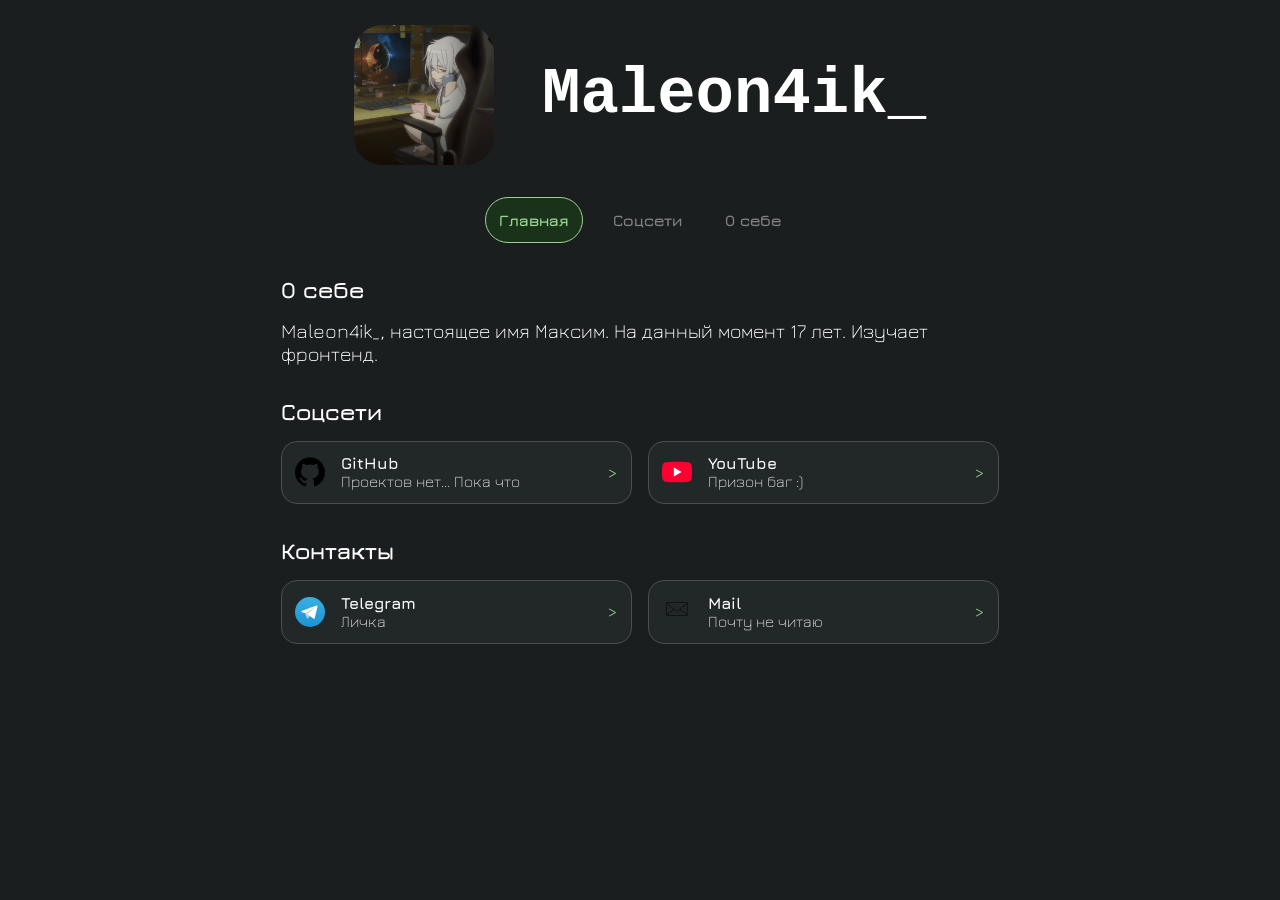
==== index.html @ cebeac6f "First version of visit card." ====
<!DOCTYPE html>
<html lang="ru">
<head>
    <meta charset="UTF-8">
    <link rel="stylesheet" href="style.css">
    <title>Профиль Maleon4ik_</title>
    <link rel="preconnect" href="https://fonts.googleapis.com">
    <link rel="preconnect" href="https://fonts.gstatic.com" crossorigin>
    <link href="https://fonts.googleapis.com/css2?family=Jura:wght@300..700&display=swap" rel="stylesheet">
</head>
<body>
    <header>
        <section id="profile">
            <img src="content/profileAvatar.png" alt="profile avatar" class="profileAvatar clickable" height="140px" onclick="openModal('content/profileAvatar.png')">
            <h1>Maleon4ik_</h1>
        </section>
        <nav id="navigation">
            <a href="index.html" aria-current="page">Главная</a>
            <a href="socialNetworks.html">Соцсети</a>
            <a href="description.html">О себе</a>
        </nav>
    </header>
    <main>
        <section id="shortAboutMe">
            <h3>О себе</h3>
            <p>Maleon4ik_, настоящее имя Максим. На данный момент 17 лет. Изучает фронтенд.</p>
        </section>
        <section id="mainLinks">
            <section id="socialNetworks">
                <h3>Соцсети</h3>
                <div class="cardsContainer">
                    <a href="https://github.com/Maleon4ik" target="_blank" class="socialNetworkCard">
                        <img src="content/gitHubLogo.svg" alt="GitHub" class="socialNetworkIcon">
                        <div class="socialNetworkText">
                            <h4>GitHub</h4>
                            <p>Проектов нет... Пока что</p>
                        </div>
                        <p class="linkArrow">&gt;</p>
                    </a>
                    <a href="https://www.youtube.com/@maleon4ik_" target="_blank" class="socialNetworkCard">
                        <img src="content/youTubeLogo.svg" alt="YouTube" class="socialNetworkIcon">
                        <div class="socialNetworkText">
                            <h4>YouTube</h4>
                            <p>Призон баг &colon;)</p>
                        </div>
                        <p class="linkArrow">&gt;</p>
                    </a>
                </div>
            </section>
            <section id="contact">
                <h3>Контакты</h3>
                <div class="cardsContainer">
                    <a href="https://t.me/Maleon4ik" target="_blank" class="socialNetworkCard">
                        <img src="content/telegramLogo.svg" alt="Telegram" class="socialNetworkIcon">
                        <div class="socialNetworkText">
                            <h4>Telegram</h4>
                            <p>Личка</p>
                        </div>
                        <p class="linkArrow">&gt;</p>
                    </a>
                    <a href="mailto::maleon4ik@gmail.com" target="_blank" class="socialNetworkCard">
                        <img src="content/mailLogo.svg" alt="Mail" class="socialNetworkIcon">
                        <div class="socialNetworkText">
                            <h4>Mail</h4>
                            <p>Почту не читаю</p>
                        </div>
                        <p class="linkArrow">&gt;</p>
                    </a>
                </div>
            </section>
        </section>
    </main>
    <div id="globalModal">
        <span id="close">&times;</span>
        <img id="modalImage">
    </div>
    <script src="main.js"></script>
</body>
</html>
---- style.css ----
* {
    margin: 0;
    padding: 0;
    border: 0;
    box-sizing: border-box;
}

html {
    min-height: 100vh;
    display: flex;
    justify-content: center;
    background: #1a1e1e;
}

body {
    box-sizing: border-box;
    width: 100%;
    max-width: 768px;
    padding-left: 25px;
    padding-right: 25px;
    padding-top: 25px;
    font: 20px "Jura", sans-serif;
    color: white;
}

h3 {
    margin-bottom: 1rem;
}

a {
    text-decoration: none;
    color: #9bd393;
}

p {
    font-weight: lighter;
}

article p {
    text-indent: 4ch;
    text-align: justify;
}

.clickable {
    cursor: pointer;
}

/*----------------Profile card: avatar and nick----------------*/

#profile {
    display: flex;
    flex-direction: column;
    align-items: center;
    justify-content: center;
    margin-bottom: 2rem;
    gap: 1rem;
}

@media (min-width: 768px) {
    #profile {
        flex-direction: row;
        align-items: center;
        gap: 3rem;
    }
}

.profileAvatar {
    width: 140px;
    height: 140px;
    border-radius: 20%;
    overflow: hidden;
    object-fit: cover;
    object-position: center;
}

#profile h1 {
    font-family: "courier", monospace;
    font-weight: bold;
    font-size: 4rem;
}

/*----------------Navigation----------------*/

#navigation {
    display: flex;
    justify-content: center;
    gap: 1rem;
    margin-bottom: 2rem;
}

#navigation a {
    text-decoration: none;
    font-weight: 700;
    font-size: 1rem;
    padding: 0.8rem;
    border-radius: 100px;
    border-width: 1px;
    border-style: solid;
    border-color: transparent;
    color: gray;
}

#navigation a[aria-current="page"], #navigation a[aria-current="page"]:hover {
    border-color: #9bd393;
    color: #9bd393;
    background: #193219;
}

#navigation a:hover {
    color: lightgray;
    background: #222727;
}

/*----------------About me----------------*/

#shortAboutMe {
    margin-bottom: 2rem;
}

/*----------------Social Network Card----------------*/

.cardsContainer {
    display: grid;
    gap: 1rem;
    grid-template-columns: 1fr;
    grid-template-rows: minmax(0, auto);
    align-items: stretch;
    width: 100%;
}

@media (min-width: 768px) {
    .cardsContainer {
        grid-template-columns: 1fr 1fr;
    }
}

.socialNetworkCard {
    border-width: 1px;
    border-style: solid;
    border-color: #4e4e4e;
    border-radius: 1rem;
    padding: 0.8rem;
    background-color: #222727;
    display: flex;
    align-items: center;
    gap: 1rem;
}

.socialNetworkCard:hover {
    background-color: #282e2e;
}

.cardsContainer a {
    color: unset;
}

.socialNetworkIcon {
    width: 30px;
    height: 30px;
}

.socialNetworkText {
    font-size: 1rem;
    flex-grow: 1;
}

.socialNetworkText p {
    font-weight: lighter;
    color: lightgray;
}

.linkArrow {
    color: #9bd393;
}

/*----------------Social Networks----------------*/

#socialNetworks {
    margin-bottom: 2rem;
}

/*----------------Contact----------------*/

#contact {
    margin-bottom: 2rem;
}

/*----------------Modal Windows----------------*/

#globalModal {
    display: none;
    position: fixed;
    z-index: 1000;
    left: 0;
    top: 0;
    width: 100%;
    height: 100%;
    background-color: rgba(0,0,0,0.9);
}

#modalImage {
    margin: auto;
    display: block;
    max-width: 90%;
    max-height: 90%;
    margin-top: 5%;
}

#close {
    position: absolute;
    top: 15px;
    right: 35px;
    color: white;
    font-size: 40px;
    cursor: pointer;
}
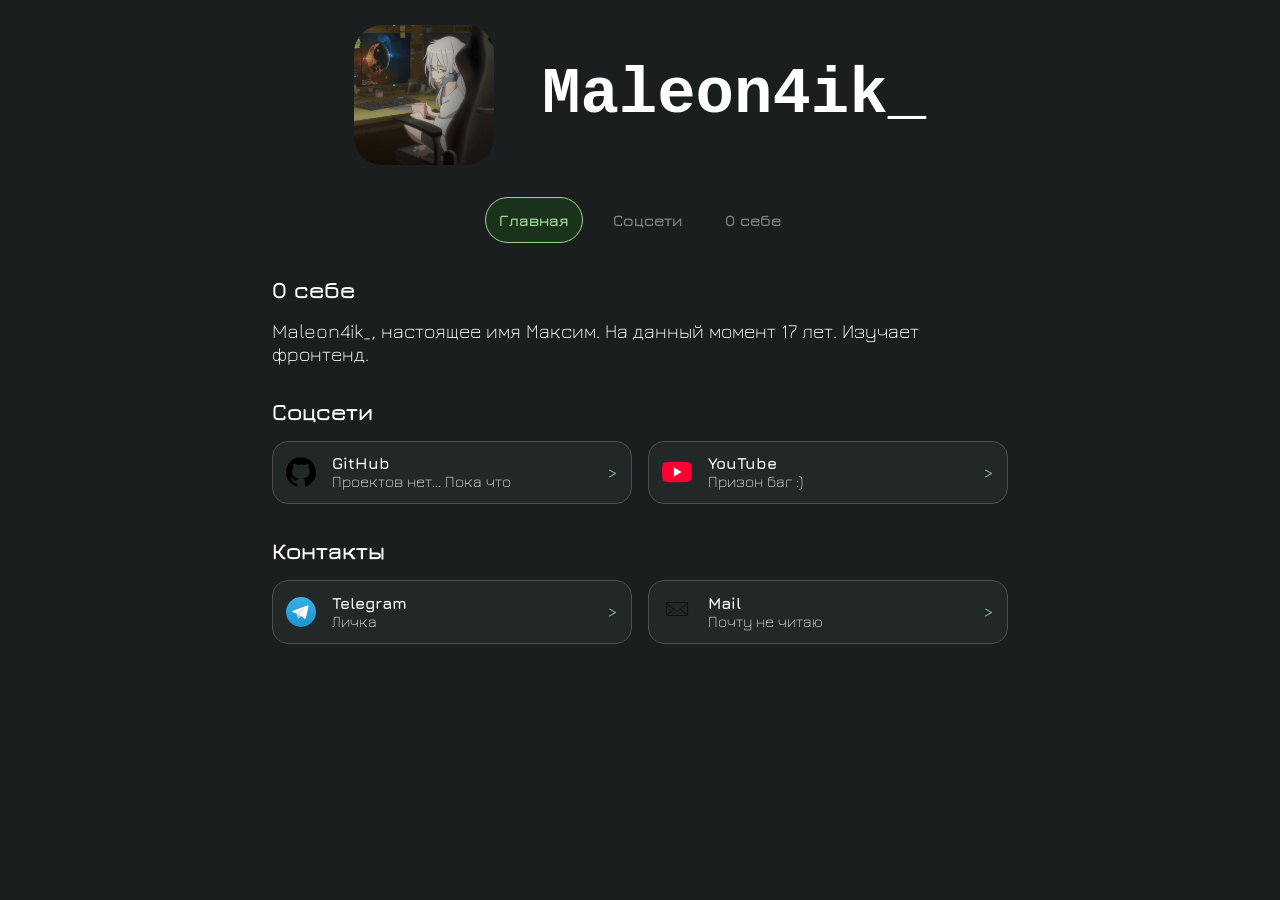
==== commit fe353599: "Tried to fix styles on phone" ====
--- a/index.html
+++ b/index.html
@@ -7,6 +7,7 @@
     <link rel="preconnect" href="https://fonts.googleapis.com">
     <link rel="preconnect" href="https://fonts.gstatic.com" crossorigin>
     <link href="https://fonts.googleapis.com/css2?family=Jura:wght@300..700&display=swap" rel="stylesheet">
+    <meta name="viewport" content="width=device-width, initial-scale=1.0">
 </head>
 <body>
     <header>
--- a/style.css
+++ b/style.css
@@ -15,7 +15,7 @@
 body {
     box-sizing: border-box;
     width: 100%;
-    max-width: 768px;
+    max-width: 786px;
     padding-left: 25px;
     padding-right: 25px;
     padding-top: 25px;
@@ -56,7 +56,7 @@
     gap: 1rem;
 }
 
-@media (min-width: 768px) {
+@media (min-width: 786px) {
     #profile {
         flex-direction: row;
         align-items: center;
@@ -128,7 +128,7 @@
     width: 100%;
 }
 
-@media (min-width: 768px) {
+@media (min-width: 786px) {
     .cardsContainer {
         grid-template-columns: 1fr 1fr;
     }
